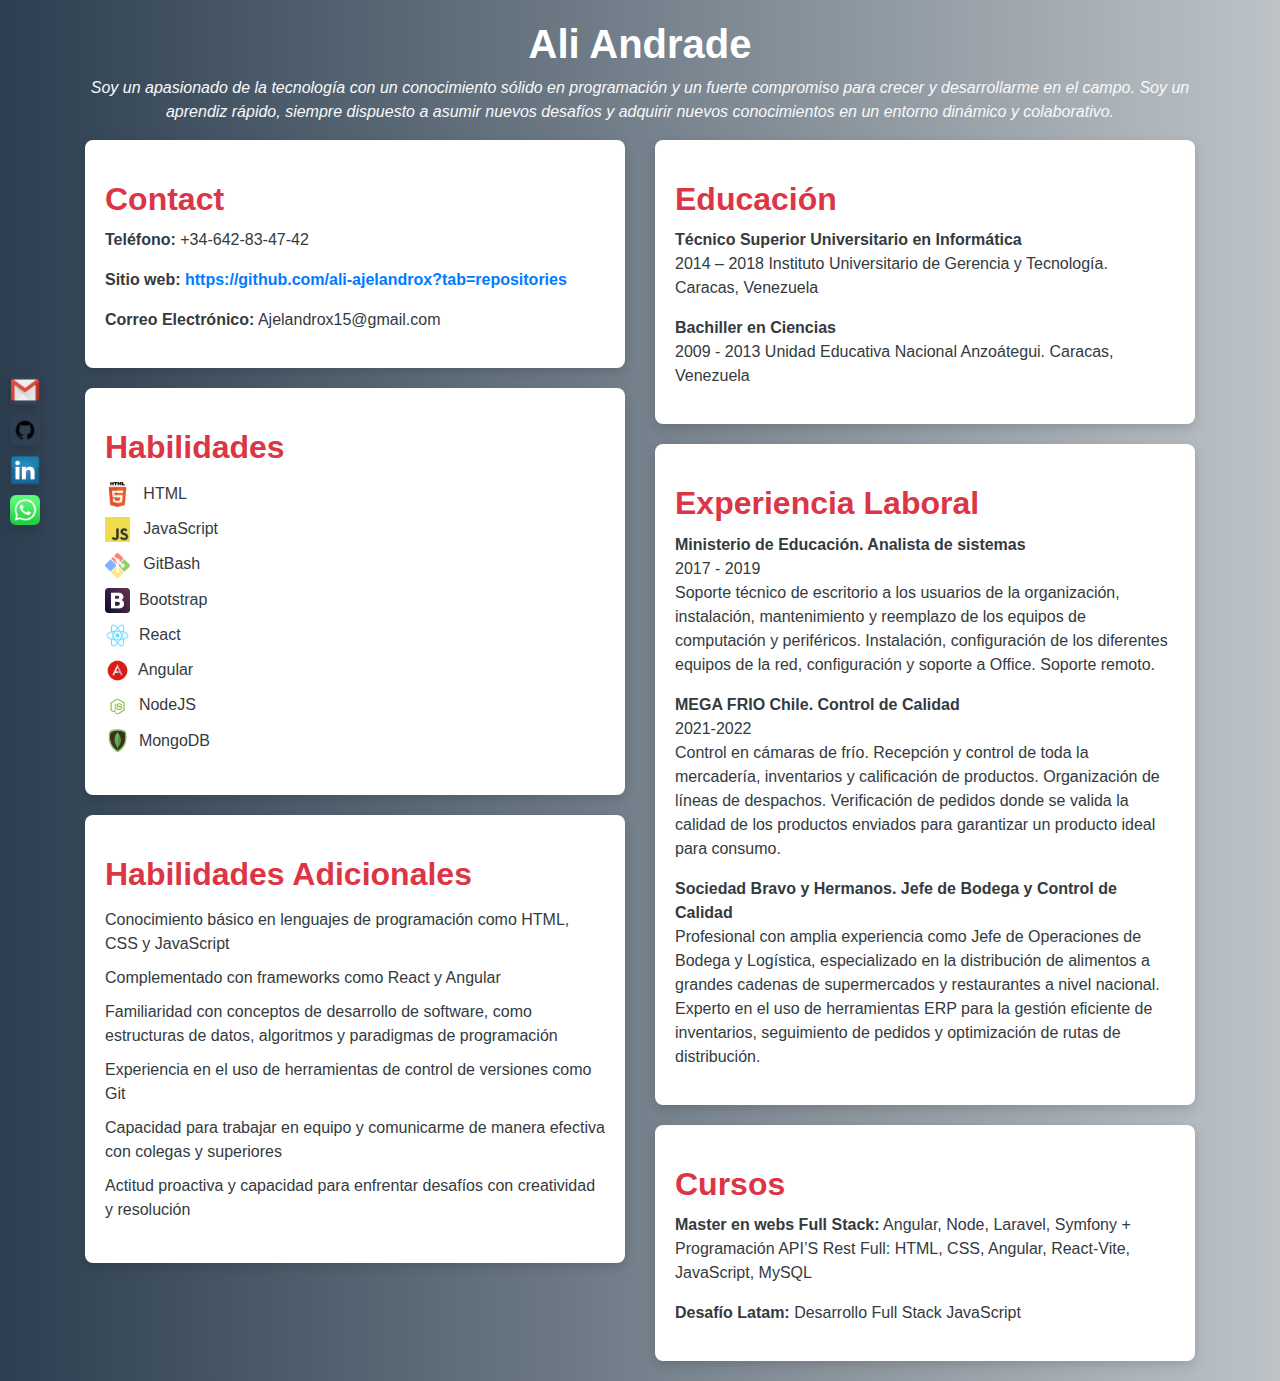
==== src/routes/cv.html @ a7977fbe "actualizado 29/06/2024" ====
<!DOCTYPE html>
<html lang="es">
<head>
    <meta charset="UTF-8">
    <meta name="viewport" content="width=device-width, initial-scale=1.0">
    <title>Perfil de Ali Andrade</title>
    <link href="https://stackpath.bootstrapcdn.com/bootstrap/4.5.2/css/bootstrap.min.css" rel="stylesheet">
    <link rel="stylesheet" href="/src/style/cv.css">
</head>
<body>
    <div class="container">
        <div class="profile-header">
            <h1>Ali Andrade</h1>
            <p>Soy un apasionado de la tecnología con un conocimiento sólido en programación y un fuerte compromiso para crecer y desarrollarme en el campo. Soy un aprendiz rápido, siempre dispuesto a asumir nuevos desafíos y adquirir nuevos conocimientos en un entorno dinámico y colaborativo.</p>
        </div>

        <div class="row">
            <div class="col-md-6">
                <div class="contact-info">
                    <h2 class="section-title">Contact</h2>
                    <p><strong>Teléfono:</strong> +34-642-83-47-42</p>
                    <p><strong>Sitio web:</strong> <a href="https://github.com/ali-ajelandrox?tab=repositories">https://github.com/ali-ajelandrox?tab=repositories</a></p>
                    <p><strong>Correo Electrónico:</strong> Ajelandrox15@gmail.com</p>
                </div>

                <div class="skills">
                    <h2 class="section-title">Habilidades</h2>
                    <ul>
                        <li><img src="/src/img/html5.png" alt=""> &nbsp; HTML</li>
                        <li><img src="/src/img/JavaScript-logo.png" alt=""> &nbsp; JavaScript</li>
                        <li> <img src="/src/img/gitbash.png" alt=""> &nbsp; GitBash</li>
                        <li><img src="/src/img/bootstrap-framework-logo-D45BDEC73C-seeklogo.com.png" alt="">&nbsp; Bootstrap</li>
                        <li><img src="/src/img/react.png" alt="">&nbsp; React</li>
                        <li><img src="/src/img/angular.png" alt="">&nbsp; Angular</li>
                        <li><img src="/src/img/nodejs.png" alt="">&nbsp; NodeJS</li>
                        <li><img src="/src/img/mongodb.png" alt="">&nbsp; MongoDB</li>
                    </ul>
                </div>

                <div class="skills-extended">
                    <h2 class="section-title">Habilidades Adicionales</h2>
                    <ul>
                        <li>Conocimiento básico en lenguajes de programación como HTML, CSS y JavaScript</li>
                        <li>Complementado con frameworks como React y Angular</li>
                        <li>Familiaridad con conceptos de desarrollo de software, como estructuras de datos, algoritmos y paradigmas de programación</li>
                        <li>Experiencia en el uso de herramientas de control de versiones como Git</li>
                        <li>Capacidad para trabajar en equipo y comunicarme de manera efectiva con colegas y superiores</li>
                        <li>Actitud proactiva y capacidad para enfrentar desafíos con creatividad y resolución</li>
                    </ul>
                </div>
            </div>

            <div class="col-md-6">
                <div class="education">
                    <h2 class="section-title">Educación</h2>
                    <p><strong>Técnico Superior Universitario en Informática</strong><br>
                    2014 – 2018 Instituto Universitario de Gerencia y Tecnología. Caracas, Venezuela</p>
                    <p><strong>Bachiller en Ciencias</strong><br>
                    2009 - 2013 Unidad Educativa Nacional Anzoátegui. Caracas, Venezuela</p>
                </div>

                <div class="experience">
                    <h2 class="section-title">Experiencia Laboral</h2>
                    <p><strong>Ministerio de Educación. Analista de sistemas</strong><br>
                    2017 - 2019<br>
                    Soporte técnico de escritorio a los usuarios de la organización, instalación, mantenimiento y reemplazo de los equipos de computación y periféricos. Instalación, configuración de los diferentes equipos de la red, configuración y soporte a Office. Soporte remoto.</p>
                    
                    <p><strong>MEGA FRIO Chile. Control de Calidad</strong><br>
                    2021-2022<br>
                    Control en cámaras de frío. Recepción y control de toda la mercadería, inventarios y calificación de productos. Organización de líneas de despachos. Verificación de pedidos donde se valida la calidad de los productos enviados para garantizar un producto ideal para consumo.</p>
                    
                    <p><strong>Sociedad Bravo y Hermanos. Jefe de Bodega y Control de Calidad</strong><br>
                    Profesional con amplia experiencia como Jefe de Operaciones de Bodega y Logística, especializado en la distribución de alimentos a grandes cadenas de supermercados y restaurantes a nivel nacional. Experto en el uso de herramientas ERP para la gestión eficiente de inventarios, seguimiento de pedidos y optimización de rutas de distribución.</p>
                </div>

                <div class="courses">
                    <h2 class="section-title">Cursos</h2>
                    <p><strong>Master en webs Full Stack:</strong> Angular, Node, Laravel, Symfony + Programación API’S Rest Full: HTML, CSS, Angular, React-Vite, JavaScript, MySQL</p>
                    <p><strong>Desafío Latam:</strong> Desarrollo Full Stack JavaScript</p>
                </div>
            </div>
        </div>
    </div>

    <div class="aside">
        <a href="mailto:Ajelandrox15@gmail.com">
            <img class="img-button1" src="/src/img/gmail.png" alt="Gmail">
        </a>
        <a href="https://github.com/ali-ajelandrox?tab=repositories">
            <img class="img-button2" src="/src/img/github.png" alt="GitHub">
        </a>
        <a href="https://linkedin.com/in/ali-andrade-godoy-3487a818a">
            <img class="img-button3" src="/src/img/linkedin.png" alt="LinkedIn">
        </a>
        <a href="https://wa.me/+34642834742">
            <img class="img-button4" src="/src/img/watsapp.png" alt="WhatsApp">
        </a>
    </div>
    
    <script src="https://code.jquery.com/jquery-3.5.1.slim.min.js"></script>
    <script src="https://cdn.jsdelivr.net/npm/@popperjs/core@2.5.3/dist/umd/popper.min.js"></script>
    <script src="https://stackpath.bootstrapcdn.com/bootstrap/4.5.2/js/bootstrap.min.js"></script>
</body>
</html>
---- src/style/cv.css ----
body {
    font-family: 'Arial', sans-serif;
    background: #bdc3c7;  /* Fondo con gradiente */
    background: -webkit-linear-gradient(to right, #2c3e50, #bdc3c7);  /* Chrome 10-25, Safari 5.1-6 */
    background: linear-gradient(to right, #2c3e50, #bdc3c7);  /* Estilo de gradiente */
    color: #343a40;
    margin: 0;
    padding: 0;
}
.profile-header {
    text-align: center;
    margin-top: 20px;
    animation: fadeIn 2s;
}
.section-title {
    margin-top: 20px;
    margin-bottom: 10px;
    color: #dc3545; /* Blanco para títulos */
    font-weight: bold;
    animation: fadeIn 2s;
}
.contact-info, .education, .experience, .skills, .courses, .skills-extended {
    margin-bottom: 20px;
    background-color: #ffffff; /* Fondo blanco */
    padding: 20px;
    border-radius: 8px;
    box-shadow: 0 4px 12px rgba(0, 0, 0, 0.15); /* Sombra suave */
    animation: fadeInUp 1s;
}
ul {
    list-style-type: none;
    padding: 0;
}
ul li {
    padding: 5px 0;
}
a {
    color: #007bff; /* Azul para enlaces */
    text-decoration: none;
    font-weight: bold;
    transition: color 0.3s, transform 0.3s;
}
a:hover {
    color: #0056b3; /* Azul más oscuro al pasar el ratón */
    transform: scale(1.1);
}
@keyframes fadeIn {
    from { opacity: 0; }
    to { opacity: 1; }
}
@keyframes fadeInUp {
    from {
        opacity: 0;
        transform: translateY(20px);
    }
    to {
        opacity: 1;
        transform: translateY(0);
    }
}
@keyframes slideInLeft {
    from {
        opacity: 0;
        transform: translateX(-100%);
    }
    to {
        opacity: 1;
        transform: translateX(0);
    }
}
.profile-header h1 {
    animation: slideInLeft 1.5s;
    color: #ffffff; /* Blanco para el nombre */
    font-weight: bold;
}
.profile-header p {
    color: #f8f9fa; /* Gris claro para el texto */
    font-style: italic;
}
img{
    width: 25px;
    height: 25px;

}
.aside {
    position: fixed;
    left: 10px;
    top: 50%;
    transform: translateY(-50%);
    display: flex;
    flex-direction: column;
    gap: 10px;
    z-index: 1000; /* Asegura que esté sobre el contenido */
}
.aside a img {
    width: 30px;
    height: 30px;
    transition: transform 0.3s;
    box-shadow: 0 4px 12px rgba(0, 0, 0, 0.15); /* Sombra */
}
.aside a img:hover {
    transform: scale(1.2);
}
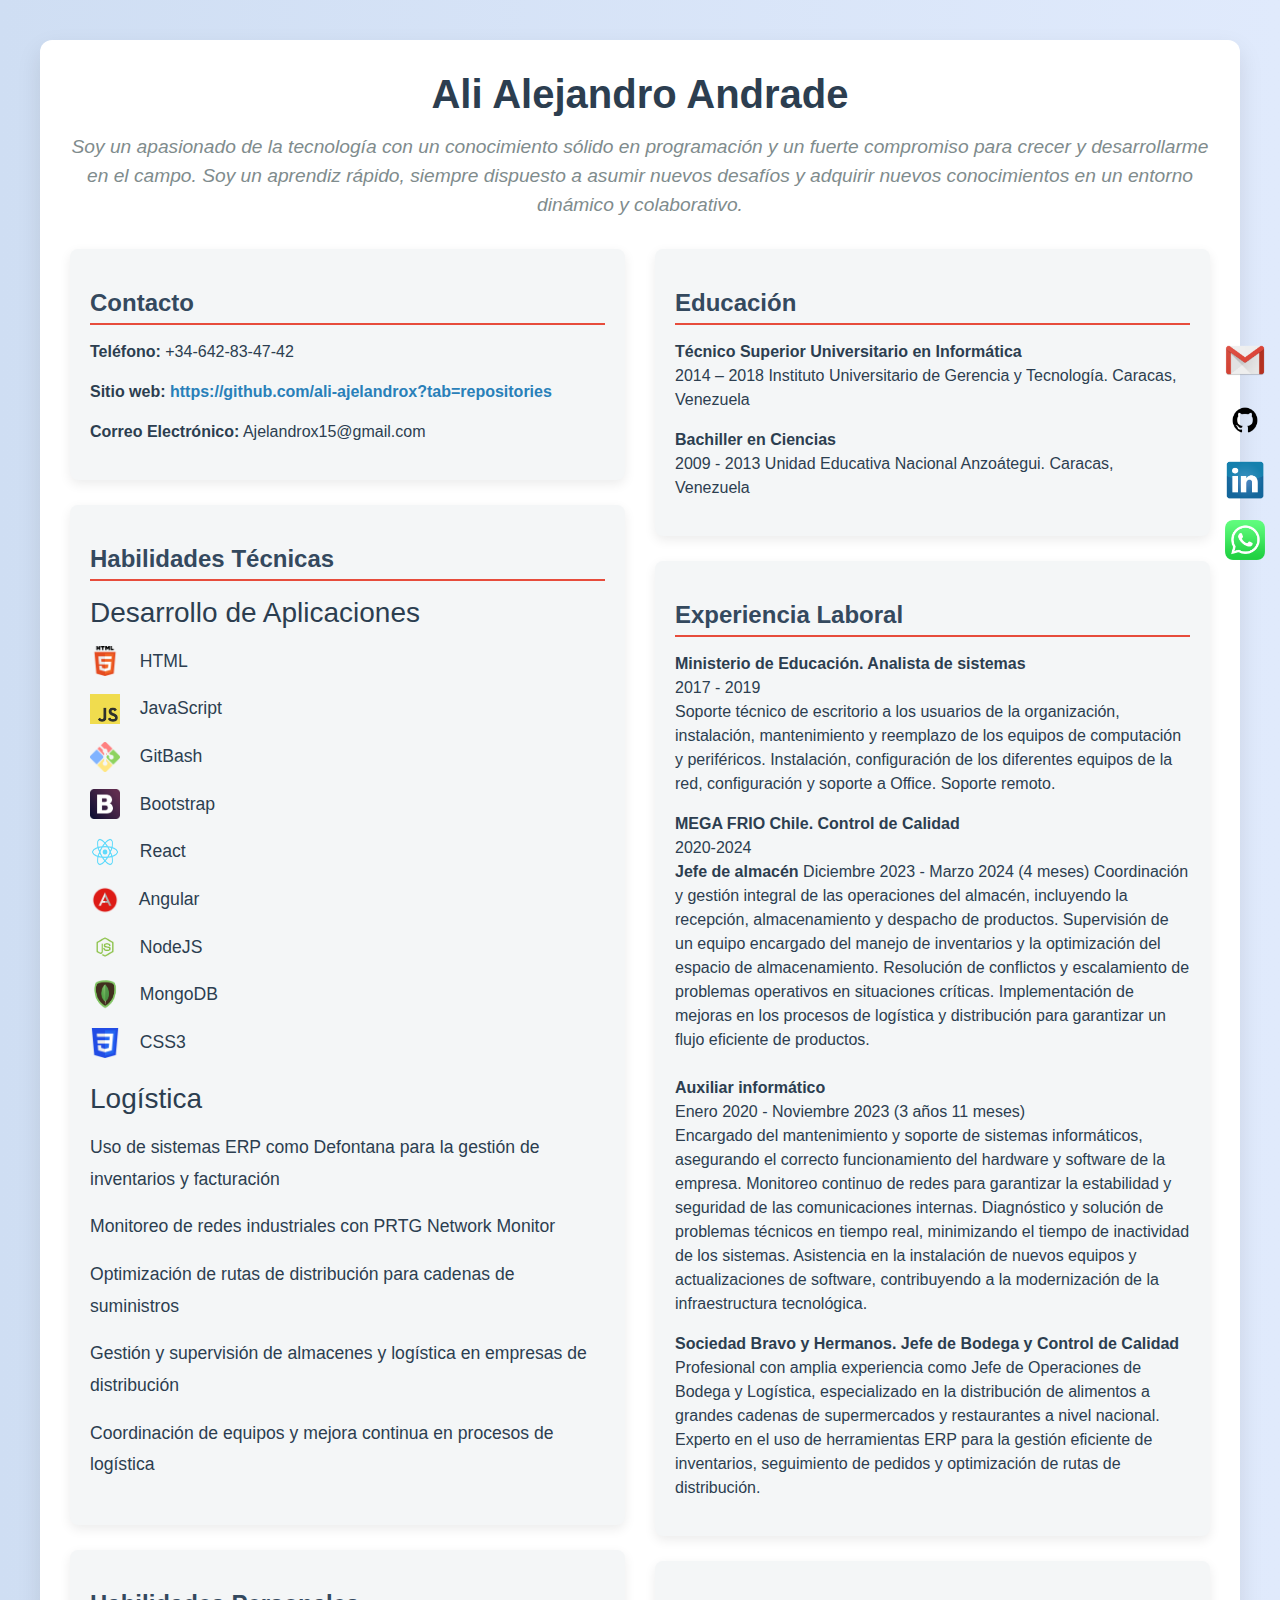
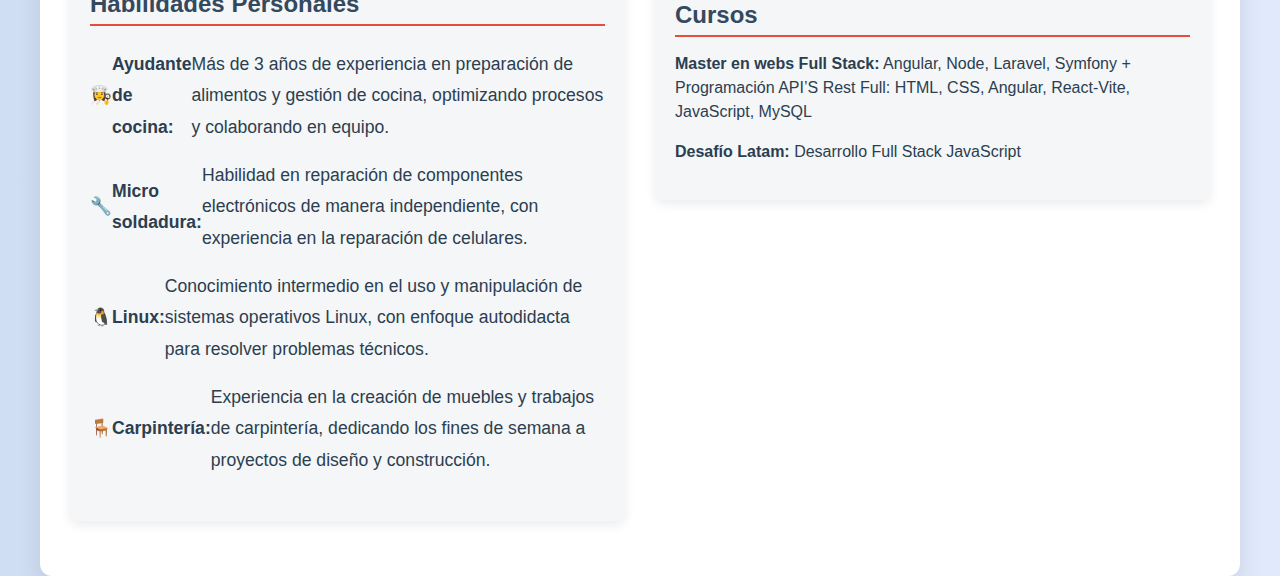
==== commit 6a191a4e: "nuevo" ====
--- a/src/routes/cv.html
+++ b/src/routes/cv.html
@@ -1,51 +1,66 @@
 <!DOCTYPE html>
 <html lang="es">
+
 <head>
     <meta charset="UTF-8">
     <meta name="viewport" content="width=device-width, initial-scale=1.0">
-    <title>Perfil de Ali Andrade</title>
+    <title>Perfil de Ali Alejandro Andrade</title>
     <link href="https://stackpath.bootstrapcdn.com/bootstrap/4.5.2/css/bootstrap.min.css" rel="stylesheet">
     <link rel="stylesheet" href="/src/style/cv.css">
 </head>
+
 <body>
     <div class="container">
         <div class="profile-header">
-            <h1>Ali Andrade</h1>
-            <p>Soy un apasionado de la tecnología con un conocimiento sólido en programación y un fuerte compromiso para crecer y desarrollarme en el campo. Soy un aprendiz rápido, siempre dispuesto a asumir nuevos desafíos y adquirir nuevos conocimientos en un entorno dinámico y colaborativo.</p>
+            <h1>Ali Alejandro Andrade</h1>
+            <p>Soy un apasionado de la tecnología con un conocimiento sólido en programación y un fuerte compromiso para
+                crecer y desarrollarme en el campo. Soy un aprendiz rápido, siempre dispuesto a asumir nuevos desafíos y
+                adquirir nuevos conocimientos en un entorno dinámico y colaborativo.</p>
         </div>
 
         <div class="row">
             <div class="col-md-6">
                 <div class="contact-info">
-                    <h2 class="section-title">Contact</h2>
+                    <h2 class="section-title">Contacto</h2>
                     <p><strong>Teléfono:</strong> +34-642-83-47-42</p>
-                    <p><strong>Sitio web:</strong> <a href="https://github.com/ali-ajelandrox?tab=repositories">https://github.com/ali-ajelandrox?tab=repositories</a></p>
+                    <p><strong>Sitio web:</strong> <a
+                            href="https://github.com/ali-ajelandrox?tab=repositories">https://github.com/ali-ajelandrox?tab=repositories</a>
+                    </p>
                     <p><strong>Correo Electrónico:</strong> Ajelandrox15@gmail.com</p>
                 </div>
 
                 <div class="skills">
-                    <h2 class="section-title">Habilidades</h2>
+                    <h2 class="section-title">Habilidades Técnicas</h2>
+                    <h3>Desarrollo de Aplicaciones</h3>
                     <ul>
                         <li><img src="/src/img/html5.png" alt=""> &nbsp; HTML</li>
                         <li><img src="/src/img/JavaScript-logo.png" alt=""> &nbsp; JavaScript</li>
-                        <li> <img src="/src/img/gitbash.png" alt=""> &nbsp; GitBash</li>
+                        <li><img src="/src/img/gitbash.png" alt=""> &nbsp; GitBash</li>
                         <li><img src="/src/img/bootstrap-framework-logo-D45BDEC73C-seeklogo.com.png" alt="">&nbsp; Bootstrap</li>
                         <li><img src="/src/img/react.png" alt="">&nbsp; React</li>
                         <li><img src="/src/img/angular.png" alt="">&nbsp; Angular</li>
                         <li><img src="/src/img/nodejs.png" alt="">&nbsp; NodeJS</li>
                         <li><img src="/src/img/mongodb.png" alt="">&nbsp; MongoDB</li>
+                        <li><img src="/src/img/css.png" alt="">&nbsp; CSS3</li>
+                    </ul>
+                    
+                    <h3>Logística</h3>
+                    <ul>
+                        <li>Uso de sistemas ERP como Defontana para la gestión de inventarios y facturación</li>
+                        <li>Monitoreo de redes industriales con PRTG Network Monitor</li>
+                        <li>Optimización de rutas de distribución para cadenas de suministros</li>
+                        <li>Gestión y supervisión de almacenes y logística en empresas de distribución</li>
+                        <li>Coordinación de equipos y mejora continua en procesos de logística</li>
                     </ul>
                 </div>
-
+                
                 <div class="skills-extended">
-                    <h2 class="section-title">Habilidades Adicionales</h2>
+                    <h2 class="section-title">Habilidades Personales</h2>
                     <ul>
-                        <li>Conocimiento básico en lenguajes de programación como HTML, CSS y JavaScript</li>
-                        <li>Complementado con frameworks como React y Angular</li>
-                        <li>Familiaridad con conceptos de desarrollo de software, como estructuras de datos, algoritmos y paradigmas de programación</li>
-                        <li>Experiencia en el uso de herramientas de control de versiones como Git</li>
-                        <li>Capacidad para trabajar en equipo y comunicarme de manera efectiva con colegas y superiores</li>
-                        <li>Actitud proactiva y capacidad para enfrentar desafíos con creatividad y resolución</li>
+                        <li>👩‍🍳<strong>Ayudante de cocina:</strong> Más de 3 años de experiencia en preparación de alimentos y gestión de cocina, optimizando procesos y colaborando en equipo.</li>
+                        <li>🔧<strong>Micro soldadura:</strong> Habilidad en reparación de componentes electrónicos de manera independiente, con experiencia en la reparación de celulares.</li>
+                        <li>🐧<strong>Linux:</strong> Conocimiento intermedio en el uso y manipulación de sistemas operativos Linux, con enfoque autodidacta para resolver problemas técnicos.</li>
+                        <li>🪑<strong>Carpintería:</strong> Experiencia en la creación de muebles y trabajos de carpintería, dedicando los fines de semana a proyectos de diseño y construcción.</li>
                     </ul>
                 </div>
             </div>
@@ -54,28 +69,56 @@
                 <div class="education">
                     <h2 class="section-title">Educación</h2>
                     <p><strong>Técnico Superior Universitario en Informática</strong><br>
-                    2014 – 2018 Instituto Universitario de Gerencia y Tecnología. Caracas, Venezuela</p>
+                        2014 – 2018 Instituto Universitario de Gerencia y Tecnología. Caracas, Venezuela</p>
                     <p><strong>Bachiller en Ciencias</strong><br>
-                    2009 - 2013 Unidad Educativa Nacional Anzoátegui. Caracas, Venezuela</p>
+                        2009 - 2013 Unidad Educativa Nacional Anzoátegui. Caracas, Venezuela</p>
                 </div>
 
                 <div class="experience">
                     <h2 class="section-title">Experiencia Laboral</h2>
                     <p><strong>Ministerio de Educación. Analista de sistemas</strong><br>
-                    2017 - 2019<br>
-                    Soporte técnico de escritorio a los usuarios de la organización, instalación, mantenimiento y reemplazo de los equipos de computación y periféricos. Instalación, configuración de los diferentes equipos de la red, configuración y soporte a Office. Soporte remoto.</p>
-                    
+                        2017 - 2019<br>
+                        Soporte técnico de escritorio a los usuarios de la organización, instalación, mantenimiento y
+                        reemplazo de los equipos de computación y periféricos. Instalación, configuración de los
+                        diferentes equipos de la red, configuración y soporte a Office. Soporte remoto.</p>
+
                     <p><strong>MEGA FRIO Chile. Control de Calidad</strong><br>
-                    2021-2022<br>
-                    Control en cámaras de frío. Recepción y control de toda la mercadería, inventarios y calificación de productos. Organización de líneas de despachos. Verificación de pedidos donde se valida la calidad de los productos enviados para garantizar un producto ideal para consumo.</p>
-                    
+                        2020-2024<br>
+                        <strong>Jefe de almacén</strong>
+                        Diciembre 2023 - Marzo 2024 (4 meses)
+
+                        Coordinación y gestión integral de las operaciones del almacén, incluyendo la recepción,
+                        almacenamiento y despacho de productos.
+                        Supervisión de un equipo encargado del manejo de inventarios y la optimización del espacio de
+                        almacenamiento.
+                        Resolución de conflictos y escalamiento de problemas operativos en situaciones críticas.
+                        Implementación de mejoras en los procesos de logística y distribución para garantizar un flujo
+                        eficiente de productos.
+                        <br>
+                        
+                        <br><strong>Auxiliar informático</strong><br>
+                         Enero 2020 - Noviembre 2023 (3 años 11 meses) <br>
+
+                        Encargado del mantenimiento y soporte de sistemas informáticos, asegurando el correcto
+                        funcionamiento del hardware y software de la empresa.
+                        Monitoreo continuo de redes para garantizar la estabilidad y seguridad de las comunicaciones
+                        internas.
+                        Diagnóstico y solución de problemas técnicos en tiempo real, minimizando el tiempo de
+                        inactividad de los sistemas.
+                        Asistencia en la instalación de nuevos equipos y actualizaciones de software, contribuyendo a la
+                        modernización de la infraestructura tecnológica.</p>
+
                     <p><strong>Sociedad Bravo y Hermanos. Jefe de Bodega y Control de Calidad</strong><br>
-                    Profesional con amplia experiencia como Jefe de Operaciones de Bodega y Logística, especializado en la distribución de alimentos a grandes cadenas de supermercados y restaurantes a nivel nacional. Experto en el uso de herramientas ERP para la gestión eficiente de inventarios, seguimiento de pedidos y optimización de rutas de distribución.</p>
+                        Profesional con amplia experiencia como Jefe de Operaciones de Bodega y Logística, especializado
+                        en la distribución de alimentos a grandes cadenas de supermercados y restaurantes a nivel
+                        nacional. Experto en el uso de herramientas ERP para la gestión eficiente de inventarios,
+                        seguimiento de pedidos y optimización de rutas de distribución.</p>
                 </div>
 
                 <div class="courses">
                     <h2 class="section-title">Cursos</h2>
-                    <p><strong>Master en webs Full Stack:</strong> Angular, Node, Laravel, Symfony + Programación API’S Rest Full: HTML, CSS, Angular, React-Vite, JavaScript, MySQL</p>
+                    <p><strong>Master en webs Full Stack:</strong> Angular, Node, Laravel, Symfony + Programación API’S
+                        Rest Full: HTML, CSS, Angular, React-Vite, JavaScript, MySQL</p>
                     <p><strong>Desafío Latam:</strong> Desarrollo Full Stack JavaScript</p>
                 </div>
             </div>
@@ -83,22 +126,23 @@
     </div>
 
     <div class="aside">
-        <a href="mailto:Ajelandrox15@gmail.com">
+        <a href="mailto:Andradegali1503@gmail.com">
             <img class="img-button1" src="/src/img/gmail.png" alt="Gmail">
         </a>
         <a href="https://github.com/ali-ajelandrox?tab=repositories">
             <img class="img-button2" src="/src/img/github.png" alt="GitHub">
         </a>
-        <a href="https://linkedin.com/in/ali-andrade-godoy-3487a818a">
+        <a href="https://www.linkedin.com/in/alejandro-andrade-1a38a7331">
             <img class="img-button3" src="/src/img/linkedin.png" alt="LinkedIn">
         </a>
         <a href="https://wa.me/+34642834742">
             <img class="img-button4" src="/src/img/watsapp.png" alt="WhatsApp">
         </a>
     </div>
-    
+
     <script src="https://code.jquery.com/jquery-3.5.1.slim.min.js"></script>
     <script src="https://cdn.jsdelivr.net/npm/@popperjs/core@2.5.3/dist/umd/popper.min.js"></script>
     <script src="https://stackpath.bootstrapcdn.com/bootstrap/4.5.2/js/bootstrap.min.js"></script>
 </body>
+
 </html>
--- a/src/style/cv.css
+++ b/src/style/cv.css
@@ -1,53 +1,152 @@
 body {
-    font-family: 'Arial', sans-serif;
-    background: #bdc3c7;  /* Fondo con gradiente */
-    background: -webkit-linear-gradient(to right, #2c3e50, #bdc3c7);  /* Chrome 10-25, Safari 5.1-6 */
-    background: linear-gradient(to right, #2c3e50, #bdc3c7);  /* Estilo de gradiente */
-    color: #343a40;
+    font-family: 'Roboto', sans-serif;  /* Tipografía más profesional */
+    background: #e0eafc;  /* Fondo con gradiente sutil */
+    background: -webkit-linear-gradient(to right, #cfdef3, #e0eafc);  
+    background: linear-gradient(to right, #cfdef3, #e0eafc);  
+    color: #2c3e50;
     margin: 0;
     padding: 0;
 }
+
+.container {
+    margin-top: 40px;
+    max-width: 1200px;
+    background-color: #ffffff;
+    border-radius: 12px;
+    padding: 30px;
+    box-shadow: 0 10px 25px rgba(0, 0, 0, 0.1);  /* Sombra más suave y atractiva */
+}
+
 .profile-header {
     text-align: center;
-    margin-top: 20px;
-    animation: fadeIn 2s;
+    margin-bottom: 30px;
 }
+
+.profile-header h1 {
+    color: #2c3e50;
+    font-weight: 700;
+    font-size: 2.5em;
+}
+
+.profile-header p {
+    color: #7f8c8d;
+    font-style: italic;
+    font-size: 1.2em;
+    margin-top: 15px;
+    line-height: 1.5;
+}
+
 .section-title {
     margin-top: 20px;
-    margin-bottom: 10px;
-    color: #dc3545; /* Blanco para títulos */
-    font-weight: bold;
-    animation: fadeIn 2s;
+    margin-bottom: 15px;
+    color: #34495e;
+    font-weight: 600;
+    border-bottom: 2px solid #e74c3c; /* Línea decorativa para títulos */
+    padding-bottom: 5px;
+    font-size: 1.5em;
 }
+
 .contact-info, .education, .experience, .skills, .courses, .skills-extended {
-    margin-bottom: 20px;
-    background-color: #ffffff; /* Fondo blanco */
+    margin-bottom: 25px;
+    background-color: #f4f6f7;
     padding: 20px;
     border-radius: 8px;
-    box-shadow: 0 4px 12px rgba(0, 0, 0, 0.15); /* Sombra suave */
-    animation: fadeInUp 1s;
+    box-shadow: 0 4px 12px rgba(0, 0, 0, 0.08);
 }
+
 ul {
     list-style-type: none;
     padding: 0;
+    line-height: 1.8;
 }
+
 ul li {
-    padding: 5px 0;
+    padding: 8px 0;
+    font-size: 1.1em;
+    display: flex;
+    align-items: center;
 }
+
+ul li img {
+    width: 30px;
+    height: 30px;
+    margin-right: 10px;
+}
+
 a {
-    color: #007bff; /* Azul para enlaces */
+    color: #2980b9;
     text-decoration: none;
-    font-weight: bold;
+    font-weight: 600;
     transition: color 0.3s, transform 0.3s;
 }
+
+
+.skills-extended {
+    margin-bottom: 25px;
+    background-color: #f4f6f7;  /* Fondo sutil */
+    padding: 20px;
+    border-radius: 8px;
+    box-shadow: 0 4px 12px rgba(0, 0, 0, 0.08);
+}
+
+.skills-extended h3 {
+    font-weight: 600;
+    color: #34495e;  /* Color del título */
+    margin-bottom: 15px; 
+    font-size: 1.5em;  /* Tamaño de fuente */
+}
+
+.skills-extended ul {
+    list-style-type: none;  /* Sin viñetas */
+    padding: 0;
+    line-height: 1.8;  /* Espaciado entre líneas */
+}
+
+.skills-extended ul li {
+    padding: 8px 0;  /* Espaciado en cada elemento de la lista */
+    font-size: 1.1em;  /* Tamaño de fuente */
+    display: flex;  /* Flex para alineación */
+    align-items: center;  /* Centrando verticalmente */
+}
+
+.skills-extended ul li img {
+    width: 30px;  /* Tamaño de los iconos */
+    height: 30px;  /* Tamaño de los iconos */
+    margin-right: 10px;  /* Espaciado a la derecha */
+}
 a:hover {
-    color: #0056b3; /* Azul más oscuro al pasar el ratón */
-    transform: scale(1.1);
+    color: #21618c;
+    transform: scale(1.05);
 }
+
+.aside {
+    position: fixed;
+    right: 15px;
+    top: 50%;
+    transform: translateY(-50%);
+    display: flex;
+    flex-direction: column;
+}
+
+.aside a {
+    margin: 10px 0;
+}
+
+.aside img {
+    width: 40px;
+    height: 40px;
+    transition: transform 0.3s;
+}
+
+.aside img:hover {
+    transform: scale(1.1);  /* Efecto al pasar sobre los iconos */
+}
+
 @keyframes fadeIn {
     from { opacity: 0; }
     to { opacity: 1; }
 }
+
 @keyframes fadeInUp {
     from {
         opacity: 0;
@@ -58,6 +157,7 @@
         transform: translateY(0);
     }
 }
+
 @keyframes slideInLeft {
     from {
         opacity: 0;
@@ -68,36 +168,13 @@
         transform: translateX(0);
     }
 }
+
+/* Añadido de transición suave para la entrada del nombre */
 .profile-header h1 {
     animation: slideInLeft 1.5s;
-    color: #ffffff; /* Blanco para el nombre */
+    color: #2c3e50;
     font-weight: bold;
 }
-.profile-header p {
-    color: #f8f9fa; /* Gris claro para el texto */
-    font-style: italic;
-}
-img{
-    width: 25px;
-    height: 25px;
 
-}
-.aside {
-    position: fixed;
-    left: 10px;
-    top: 50%;
-    transform: translateY(-50%);
-    display: flex;
-    flex-direction: column;
-    gap: 10px;
-    z-index: 1000; /* Asegura que esté sobre el contenido */
-}
-.aside a img {
-    width: 30px;
-    height: 30px;
-    transition: transform 0.3s;
-    box-shadow: 0 4px 12px rgba(0, 0, 0, 0.15); /* Sombra */
-}
-.aside a img:hover {
-    transform: scale(1.2);
-}+/* Opcional: Añadir tipografía Google Fonts */
+@import url('https://fonts.googleapis.com/css2?family=Roboto:wght@400;500;700&display=swap');
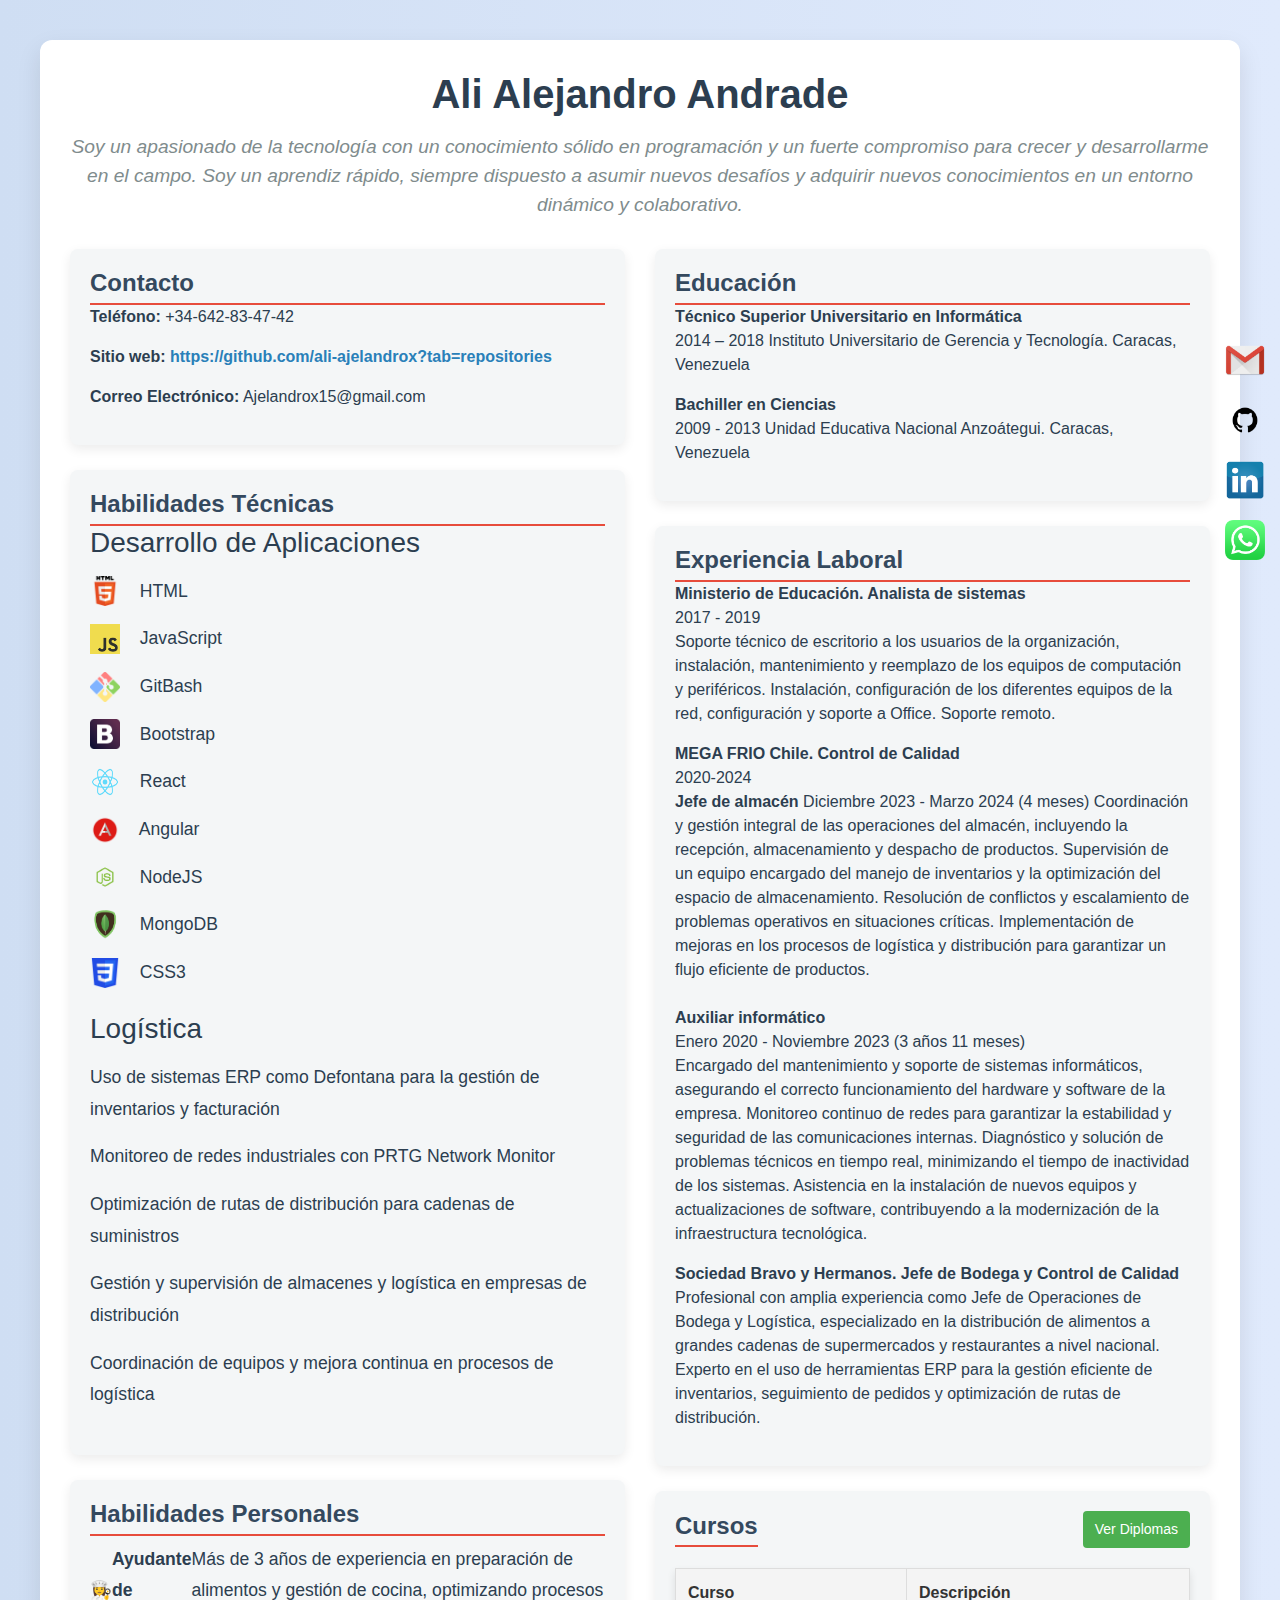
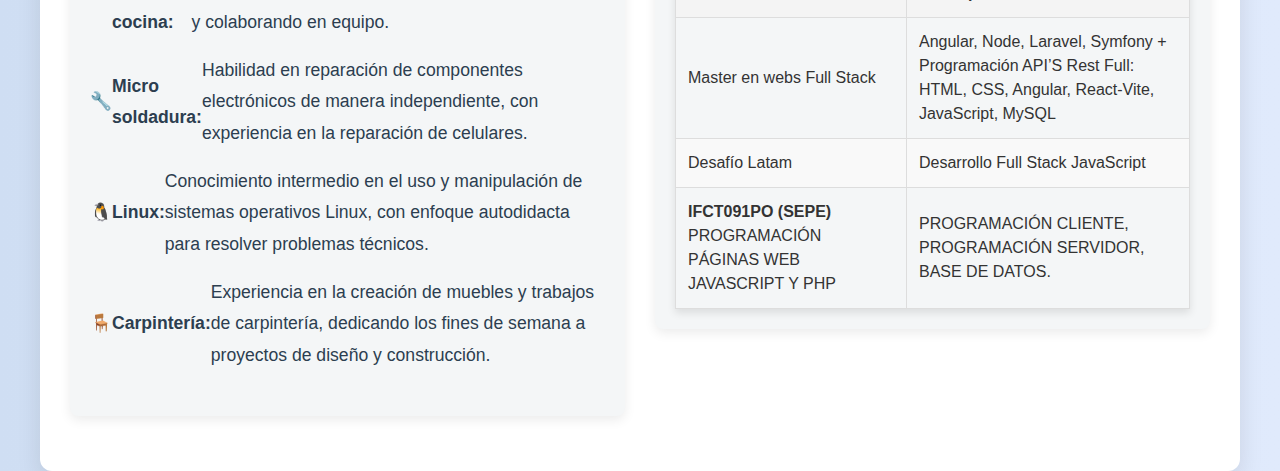
==== commit 02d38627: "actualizacion de cv" ====
--- a/src/routes/cv.html
+++ b/src/routes/cv.html
@@ -116,11 +116,66 @@
                 </div>
 
                 <div class="courses">
-                    <h2 class="section-title">Cursos</h2>
-                    <p><strong>Master en webs Full Stack:</strong> Angular, Node, Laravel, Symfony + Programación API’S
-                        Rest Full: HTML, CSS, Angular, React-Vite, JavaScript, MySQL</p>
-                    <p><strong>Desafío Latam:</strong> Desarrollo Full Stack JavaScript</p>
-                </div>
+                    <div class="courses-header">
+                        <h2 class="section-title">Cursos</h2>
+                        <button class="view-certificates-btn" onclick="openModal()">Ver Diplomas</button>
+                    </div>
+                    <table class="courses-table">
+                        <thead>
+                            <tr>
+                                <th>Curso</th>
+                                <th>Descripción</th>
+                            </tr>
+                        </thead>
+                        <tbody>
+                            <tr>
+                                <td>Master en webs Full Stack</td>
+                                <td>Angular, Node, Laravel, Symfony + Programación API’S Rest Full: HTML, CSS, Angular, React-Vite, JavaScript, MySQL</td>
+                            </tr>
+                            <tr>
+                                <td>Desafío Latam</td>
+                                <td>Desarrollo Full Stack JavaScript</td>
+                            </tr>
+                            <tr>
+                                <td>  <strong>IFCT091PO (SEPE) </strong>  PROGRAMACIÓN PÁGINAS WEB JAVASCRIPT Y PHP</td>
+                                <td> PROGRAMACIÓN CLIENTE,
+                                     PROGRAMACIÓN SERVIDOR,
+                                     BASE DE DATOS. </td>
+                            </tr>
+                        </tbody>
+                    </table>
+                </div>
+                
+                <!-- Modal para mostrar la galería de diplomas -->
+                <div id="modal" class="modal">
+                    <div class="modal-content">
+                        <span class="close" onclick="closeModal()">&times;</span>
+                        <h2>Galería de Diplomas</h2>
+                        <div class="gallery">
+                            <!-- Cada imagen se vincula a un archivo (PDF o imagen) -->
+                            <img src="/src/PDF/iweb.png" alt="Diploma 1" onclick="openFile('/src/PDF/iweb.png')">
+                            <img src="/src/PDF/css.png" alt="Diploma 2" onclick="openFile('/src/PDF/css.png')">
+                            <img src="/src/PDF/js.png" alt="Diploma 3" onclick="openFile('/src/PDF/js.png')">
+                            <img src="/src/PDF/react.png" alt="Diploma 4" onclick="openFile('/src/PDF/react.png')">
+                            <img src="/src/PDF/diplomasepe1.png" alt="Diploma 4" onclick="openFile('/src/PDF/Diploma-ALI_ALEJANDRO_ANDRADE_GODOY.pdf')">
+                            <!-- Añadir más imágenes aquí -->
+                        </div>
+                    </div>
+                </div>
+                
+                <!-- Modal para ver el PDF o la imagen -->
+                <div id="fileModal" class="modal">
+                    <div class="modal-content">
+                        <span class="close" onclick="closeFileModal()">&times;</span>
+                        <!-- Contenedor para PDF -->
+                        <embed id="pdfViewer" type="application/pdf" width="100%" height="600px" style="display: none;">
+                        <!-- Contenedor para Imagen -->
+                        <img id="imageViewer" src="" alt="Visualización de Diploma" style="display: none; max-width: 100%; max-height: 600px;">
+                    </div>
+                </div>
+                
+                
+                
             </div>
         </div>
     </div>
@@ -139,7 +194,7 @@
             <img class="img-button4" src="/src/img/watsapp.png" alt="WhatsApp">
         </a>
     </div>
-
+    <script src="/scripts/modal.js"></script>
     <script src="https://code.jquery.com/jquery-3.5.1.slim.min.js"></script>
     <script src="https://cdn.jsdelivr.net/npm/@popperjs/core@2.5.3/dist/umd/popper.min.js"></script>
     <script src="https://stackpath.bootstrapcdn.com/bootstrap/4.5.2/js/bootstrap.min.js"></script>
--- a/src/style/cv.css
+++ b/src/style/cv.css
@@ -178,3 +178,156 @@
 
 /* Opcional: Añadir tipografía Google Fonts */
 @import url('https://fonts.googleapis.com/css2?family=Roboto:wght@400;500;700&display=swap');
+
+
+.view-certificates-btn {
+    padding: 8px 12px;
+    font-size: 14px;
+    background-color: #4CAF50;
+    color: white;
+    border: none;
+    border-radius: 4px;
+    cursor: pointer;
+    transition: background-color 0.3s ease;
+}
+
+.view-certificates-btn:hover {
+    background-color: #45a049;
+}
+
+
+
+/* Estilos del contenedor de cursos */
+.courses {
+    max-width: 600px;
+    margin: 0 auto;
+    font-family: Arial, sans-serif;
+    color: #333;
+}
+
+.courses-header {
+    display: flex;
+    justify-content: space-between;
+    align-items: center;
+    margin-bottom: 20px;
+}
+
+.section-title {
+    margin: 0;
+}
+
+.view-certificates-btn {
+    padding: 8px 12px;
+    font-size: 14px;
+    background-color: #4CAF50;
+    color: white;
+    border: none;
+    border-radius: 4px;
+    cursor: pointer;
+    transition: background-color 0.3s ease;
+}
+
+.view-certificates-btn:hover {
+    background-color: #45a049;
+}
+
+.courses-table {
+    width: 100%;
+    border-collapse: collapse;
+    margin: 0 auto;
+    box-shadow: 0 4px 8px rgba(0, 0, 0, 0.1);
+}
+
+.courses-table th,
+.courses-table td {
+    padding: 12px;
+    border: 1px solid #ddd;
+    text-align: left;
+}
+
+.courses-table th {
+    background-color: #f4f4f4;
+    font-weight: bold;
+}
+
+.courses-table tr:nth-child(even) {
+    background-color: #f9f9f9;
+}
+
+/* Estilos del modal */
+.modal {
+    display: none;
+    position: fixed;
+    z-index: 1000;
+    left: 0;
+    top: 0;
+    width: 100%;
+    height: 100%;
+    background-color: rgba(0, 0, 0, 0.6); /* Fondo negro con 60% de opacidad */
+    overflow: auto;
+}
+
+/* Contenido del modal */
+.modal-content {
+    position: relative;
+    margin: 5% auto;
+    padding: 20px;
+    max-width: 80%;
+    background-color: rgba(249, 249, 249, 0.349); /* Fondo blanco con transparencia */
+    border-radius: 8px;
+    box-shadow: 0 4px 10px rgba(0, 0, 0, 0.3);
+}
+.close {
+    position: absolute;
+    top: 10px;
+    right: 15px;
+    font-size: 24px;
+    cursor: pointer;
+}
+
+/* Galería de diplomas */
+.gallery {
+    display: grid;
+    grid-template-columns: repeat(auto-fit, minmax(150px, 1fr));
+    gap: 15px;
+    margin-top: 20px;
+}
+
+.gallery img {
+    width: 100%;
+    border-radius: 4px;
+    box-shadow: 0 4px 6px rgba(0, 0, 0, 0.2);
+    transition: transform 0.3s ease;
+}
+
+.gallery img:hover {
+    transform: scale(1.05);
+}
+
+/* Estilos del modal para PDFs o imágenes */
+#fileModal .modal-content {
+    max-width: 90%;
+    height: 90%;
+    padding: 0;
+    display: flex;
+    align-items: center;
+    justify-content: center;
+}
+
+/* Ajustes del visor PDF */
+#pdfViewer {
+    width: 100%;
+    height: 100%;
+    display: none;
+}
+
+/* Ajustes del visor de imagen */
+#imageViewer {
+    display: none;
+    max-width: 100%;
+    max-height: 90vh; /* Limita la altura máxima para evitar desbordes */
+    object-fit: contain; /* Ajusta la imagen sin distorsionarla */
+    border-radius: 8px; /* Bordes redondeados para un mejor diseño */
+    box-shadow: 0 4px 10px rgba(0, 0, 0, 0.3); /* Sombra para destacar */
+}
+
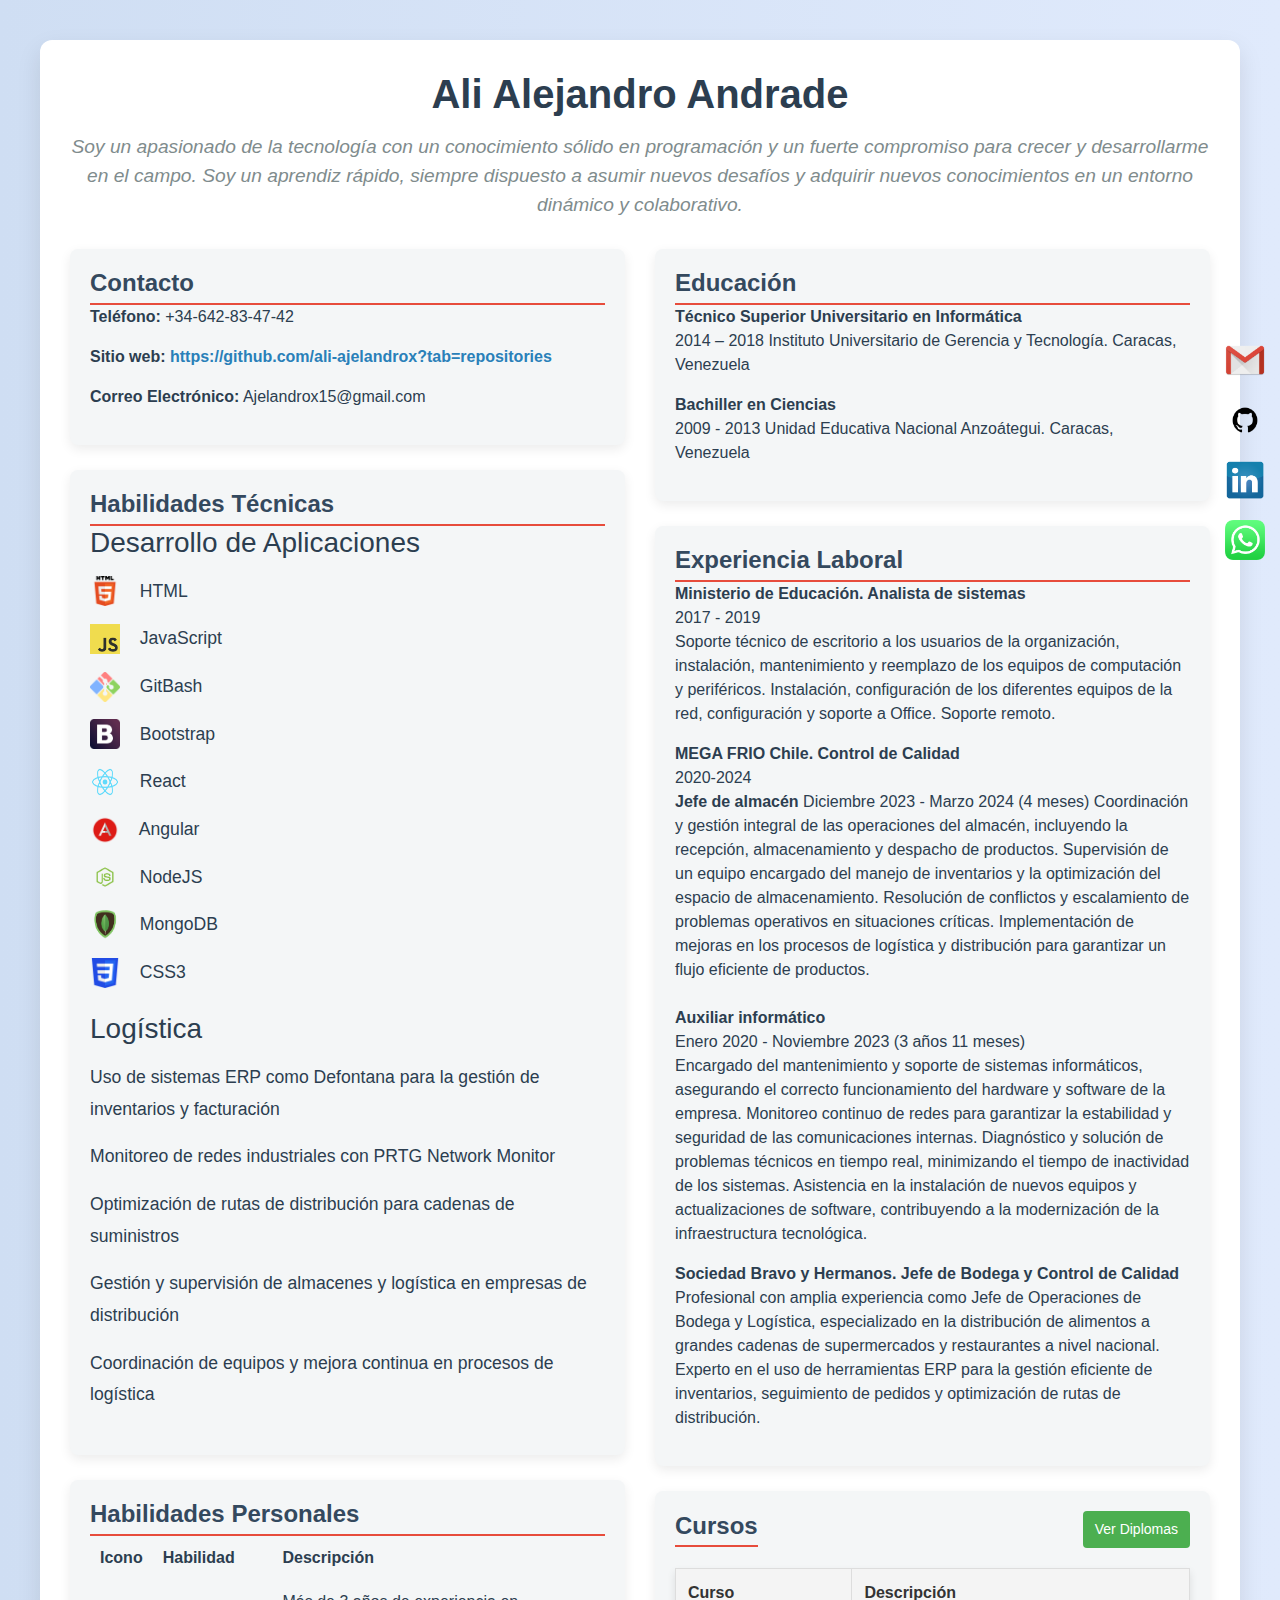
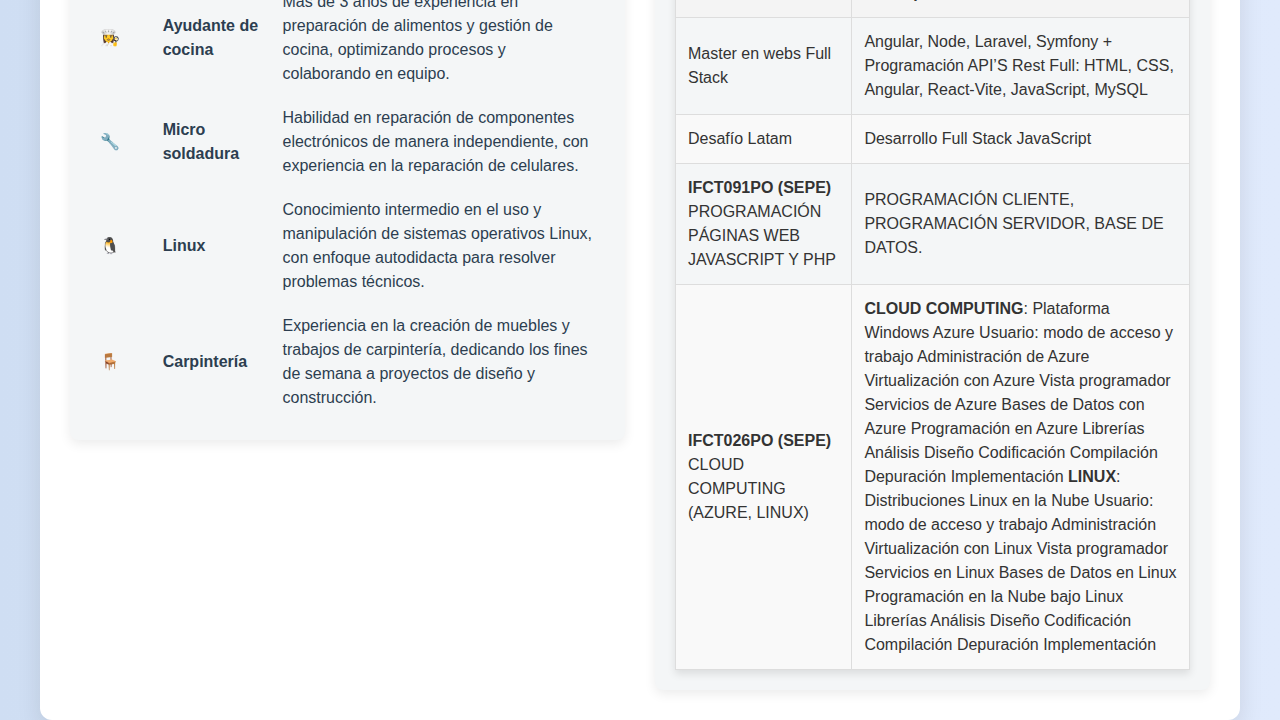
==== commit 8612d987: "Actualización de GitHub Pages" ====
--- a/src/routes/cv.html
+++ b/src/routes/cv.html
@@ -36,14 +36,15 @@
                         <li><img src="/src/img/html5.png" alt=""> &nbsp; HTML</li>
                         <li><img src="/src/img/JavaScript-logo.png" alt=""> &nbsp; JavaScript</li>
                         <li><img src="/src/img/gitbash.png" alt=""> &nbsp; GitBash</li>
-                        <li><img src="/src/img/bootstrap-framework-logo-D45BDEC73C-seeklogo.com.png" alt="">&nbsp; Bootstrap</li>
+                        <li><img src="/src/img/bootstrap-framework-logo-D45BDEC73C-seeklogo.com.png" alt="">&nbsp;
+                            Bootstrap</li>
                         <li><img src="/src/img/react.png" alt="">&nbsp; React</li>
                         <li><img src="/src/img/angular.png" alt="">&nbsp; Angular</li>
                         <li><img src="/src/img/nodejs.png" alt="">&nbsp; NodeJS</li>
                         <li><img src="/src/img/mongodb.png" alt="">&nbsp; MongoDB</li>
                         <li><img src="/src/img/css.png" alt="">&nbsp; CSS3</li>
                     </ul>
-                    
+
                     <h3>Logística</h3>
                     <ul>
                         <li>Uso de sistemas ERP como Defontana para la gestión de inventarios y facturación</li>
@@ -53,16 +54,46 @@
                         <li>Coordinación de equipos y mejora continua en procesos de logística</li>
                     </ul>
                 </div>
-                
+
                 <div class="skills-extended">
                     <h2 class="section-title">Habilidades Personales</h2>
-                    <ul>
-                        <li>👩‍🍳<strong>Ayudante de cocina:</strong> Más de 3 años de experiencia en preparación de alimentos y gestión de cocina, optimizando procesos y colaborando en equipo.</li>
-                        <li>🔧<strong>Micro soldadura:</strong> Habilidad en reparación de componentes electrónicos de manera independiente, con experiencia en la reparación de celulares.</li>
-                        <li>🐧<strong>Linux:</strong> Conocimiento intermedio en el uso y manipulación de sistemas operativos Linux, con enfoque autodidacta para resolver problemas técnicos.</li>
-                        <li>🪑<strong>Carpintería:</strong> Experiencia en la creación de muebles y trabajos de carpintería, dedicando los fines de semana a proyectos de diseño y construcción.</li>
-                    </ul>
-                </div>
+                    <table cellpadding="10" cellspacing="0" style="border-collapse: collapse; width: 100%;">
+                        <thead>
+                            <tr>
+                                <th style="text-align: left;">Icono</th>
+                                <th style="text-align: left;">Habilidad</th>
+                                <th style="text-align: left;">Descripción</th>
+                            </tr>
+                        </thead>
+                        <tbody>
+                            <tr>
+                                <td>👩‍🍳</td>
+                                <td><strong>Ayudante de cocina</strong></td>
+                                <td>Más de 3 años de experiencia en preparación de alimentos y gestión de cocina,
+                                    optimizando procesos y colaborando en equipo.</td>
+                            </tr>
+                            <tr>
+                                <td>🔧</td>
+                                <td><strong>Micro soldadura</strong></td>
+                                <td>Habilidad en reparación de componentes electrónicos de manera independiente, con
+                                    experiencia en la reparación de celulares.</td>
+                            </tr>
+                            <tr>
+                                <td>🐧</td>
+                                <td><strong>Linux</strong></td>
+                                <td>Conocimiento intermedio en el uso y manipulación de sistemas operativos Linux, con
+                                    enfoque autodidacta para resolver problemas técnicos.</td>
+                            </tr>
+                            <tr>
+                                <td>🪑</td>
+                                <td><strong>Carpintería</strong></td>
+                                <td>Experiencia en la creación de muebles y trabajos de carpintería, dedicando los fines
+                                    de semana a proyectos de diseño y construcción.</td>
+                            </tr>
+                        </tbody>
+                    </table>
+                </div>
+
             </div>
 
             <div class="col-md-6">
@@ -95,9 +126,9 @@
                         Implementación de mejoras en los procesos de logística y distribución para garantizar un flujo
                         eficiente de productos.
                         <br>
-                        
+
                         <br><strong>Auxiliar informático</strong><br>
-                         Enero 2020 - Noviembre 2023 (3 años 11 meses) <br>
+                        Enero 2020 - Noviembre 2023 (3 años 11 meses) <br>
 
                         Encargado del mantenimiento y soporte de sistemas informáticos, asegurando el correcto
                         funcionamiento del hardware y software de la empresa.
@@ -106,7 +137,8 @@
                         Diagnóstico y solución de problemas técnicos en tiempo real, minimizando el tiempo de
                         inactividad de los sistemas.
                         Asistencia en la instalación de nuevos equipos y actualizaciones de software, contribuyendo a la
-                        modernización de la infraestructura tecnológica.</p>
+                        modernización de la infraestructura tecnológica.
+                    </p>
 
                     <p><strong>Sociedad Bravo y Hermanos. Jefe de Bodega y Control de Calidad</strong><br>
                         Profesional con amplia experiencia como Jefe de Operaciones de Bodega y Logística, especializado
@@ -130,22 +162,60 @@
                         <tbody>
                             <tr>
                                 <td>Master en webs Full Stack</td>
-                                <td>Angular, Node, Laravel, Symfony + Programación API’S Rest Full: HTML, CSS, Angular, React-Vite, JavaScript, MySQL</td>
+                                <td>Angular, Node, Laravel, Symfony + Programación API’S Rest Full: HTML, CSS, Angular,
+                                    React-Vite, JavaScript, MySQL</td>
                             </tr>
                             <tr>
                                 <td>Desafío Latam</td>
                                 <td>Desarrollo Full Stack JavaScript</td>
                             </tr>
                             <tr>
-                                <td>  <strong>IFCT091PO (SEPE) </strong>  PROGRAMACIÓN PÁGINAS WEB JAVASCRIPT Y PHP</td>
+                                <td> <strong>IFCT091PO (SEPE) </strong> PROGRAMACIÓN PÁGINAS WEB JAVASCRIPT Y PHP</td>
                                 <td> PROGRAMACIÓN CLIENTE,
-                                     PROGRAMACIÓN SERVIDOR,
-                                     BASE DE DATOS. </td>
+                                    PROGRAMACIÓN SERVIDOR,
+                                    BASE DE DATOS. </td>
+                            </tr>
+                            <tr>
+                                <td><strong> IFCT026PO (SEPE) </strong>CLOUD COMPUTING (AZURE, LINUX)</td>
+                                <td>
+                                    <strong>CLOUD COMPUTING</strong>:
+                                    Plataforma Windows Azure
+                                    Usuario: modo de acceso y trabajo
+                                    Administración de Azure
+                                    Virtualización con Azure
+                                    Vista programador
+                                    Servicios de Azure
+                                    Bases de Datos con Azure
+                                    Programación en Azure
+                                    Librerías
+                                    Análisis
+                                    Diseño
+                                    Codificación
+                                    Compilación
+                                    Depuración
+                                    Implementación
+                                    <strong>LINUX</strong>:
+                                    Distribuciones Linux en la Nube
+                                    Usuario: modo de acceso y trabajo
+                                    Administración
+                                    Virtualización con Linux
+                                    Vista programador
+                                    Servicios en Linux
+                                    Bases de Datos en Linux
+                                    Programación en la Nube bajo Linux
+                                    Librerías
+                                    Análisis
+                                    Diseño
+                                    Codificación
+                                    Compilación
+                                    Depuración
+                                    Implementación
+                                </td>
                             </tr>
                         </tbody>
                     </table>
                 </div>
-                
+
                 <!-- Modal para mostrar la galería de diplomas -->
                 <div id="modal" class="modal">
                     <div class="modal-content">
@@ -157,12 +227,15 @@
                             <img src="/src/PDF/css.png" alt="Diploma 2" onclick="openFile('/src/PDF/css.png')">
                             <img src="/src/PDF/js.png" alt="Diploma 3" onclick="openFile('/src/PDF/js.png')">
                             <img src="/src/PDF/react.png" alt="Diploma 4" onclick="openFile('/src/PDF/react.png')">
-                            <img src="/src/PDF/diplomasepe1.png" alt="Diploma 4" onclick="openFile('/src/PDF/Diploma-ALI_ALEJANDRO_ANDRADE_GODOY.pdf')">
+                            <img src="/src/PDF/diploma_ciber-seguridad.png" alt="Diploma 4"
+                                onclick="openFile('/src/PDF/diploma,cs.pdf')">
+                            <img src="/src/PDF/diplomasepe1.png" alt="Diploma 5"
+                                onclick="openFile('/src/PDF/Diploma-ALI_ALEJANDRO_ANDRADE_GODOY.pdf')">
                             <!-- Añadir más imágenes aquí -->
                         </div>
                     </div>
                 </div>
-                
+
                 <!-- Modal para ver el PDF o la imagen -->
                 <div id="fileModal" class="modal">
                     <div class="modal-content">
@@ -170,12 +243,13 @@
                         <!-- Contenedor para PDF -->
                         <embed id="pdfViewer" type="application/pdf" width="100%" height="600px" style="display: none;">
                         <!-- Contenedor para Imagen -->
-                        <img id="imageViewer" src="" alt="Visualización de Diploma" style="display: none; max-width: 100%; max-height: 600px;">
+                        <img id="imageViewer" src="" alt="Visualización de Diploma"
+                            style="display: none; max-width: 100%; max-height: 600px;">
                     </div>
                 </div>
-                
-                
-                
+
+
+
             </div>
         </div>
     </div>
@@ -200,4 +274,4 @@
     <script src="https://stackpath.bootstrapcdn.com/bootstrap/4.5.2/js/bootstrap.min.js"></script>
 </body>
 
-</html>
+</html>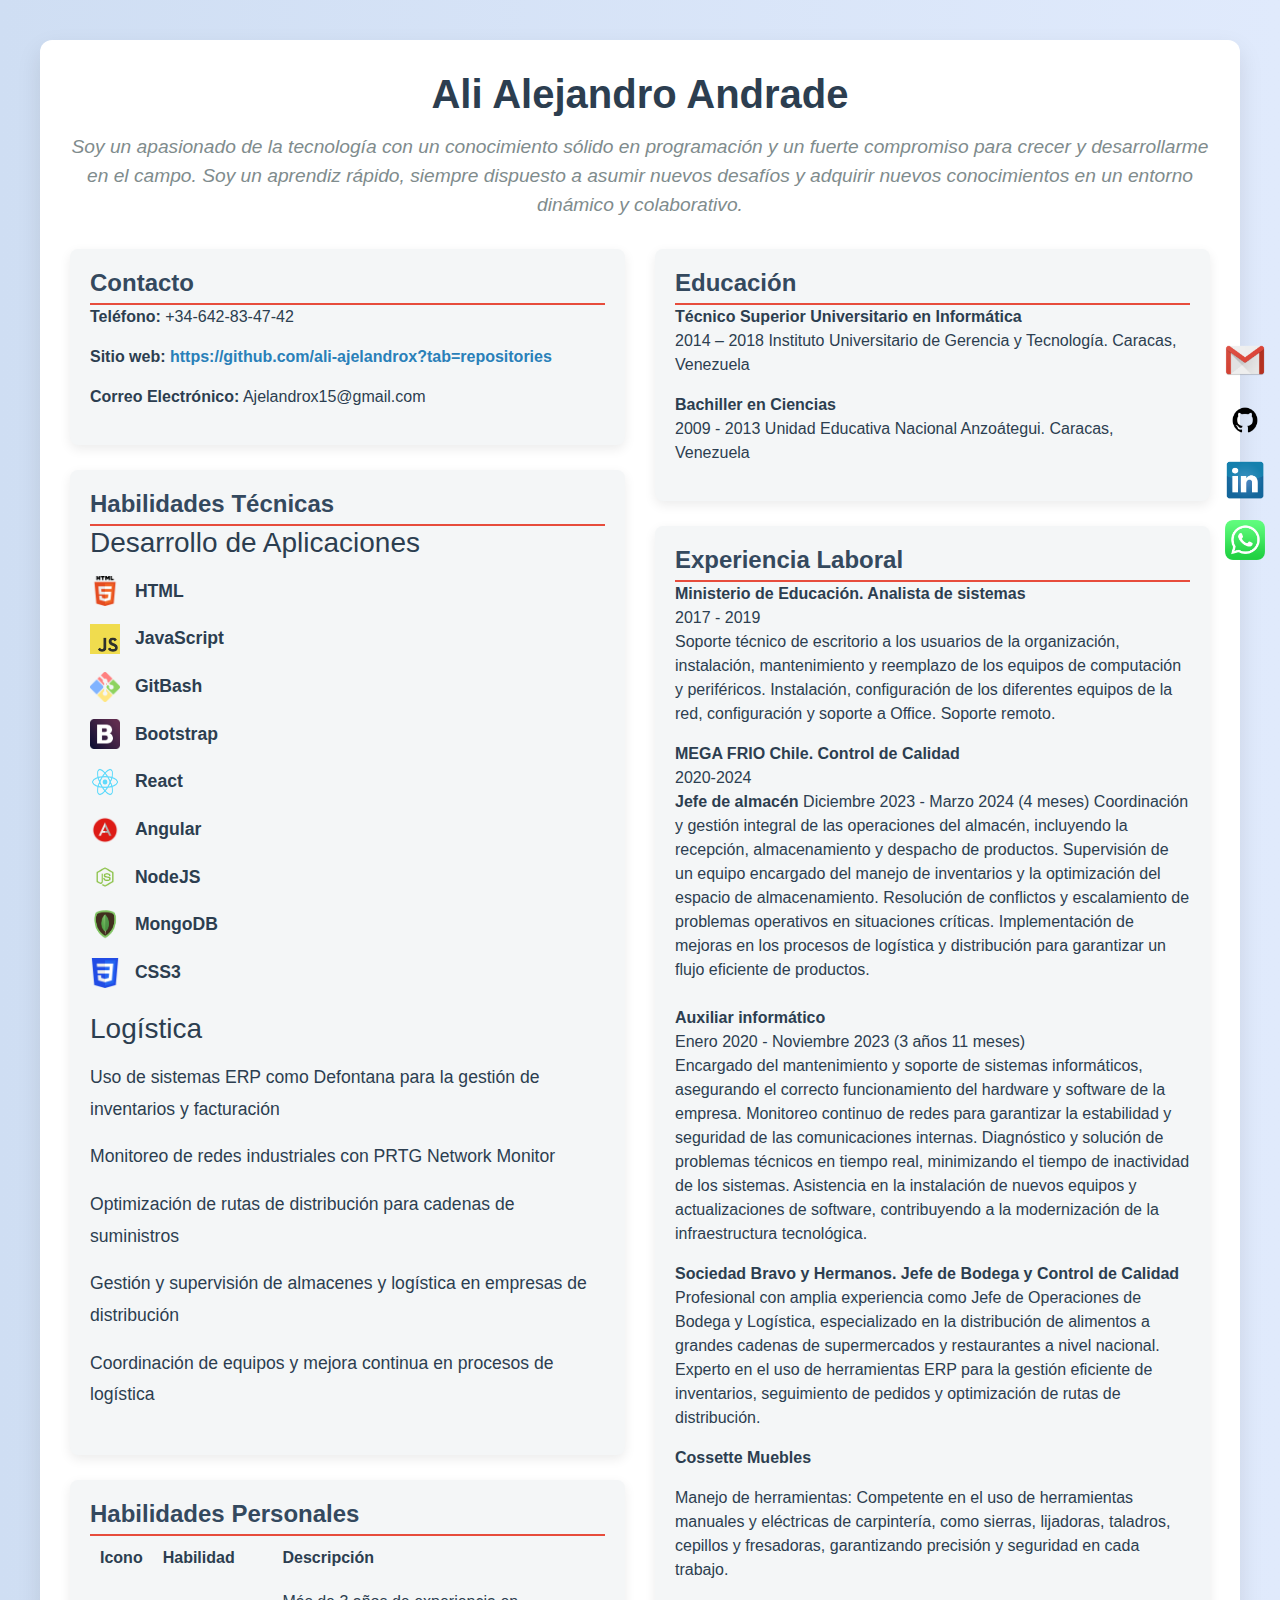
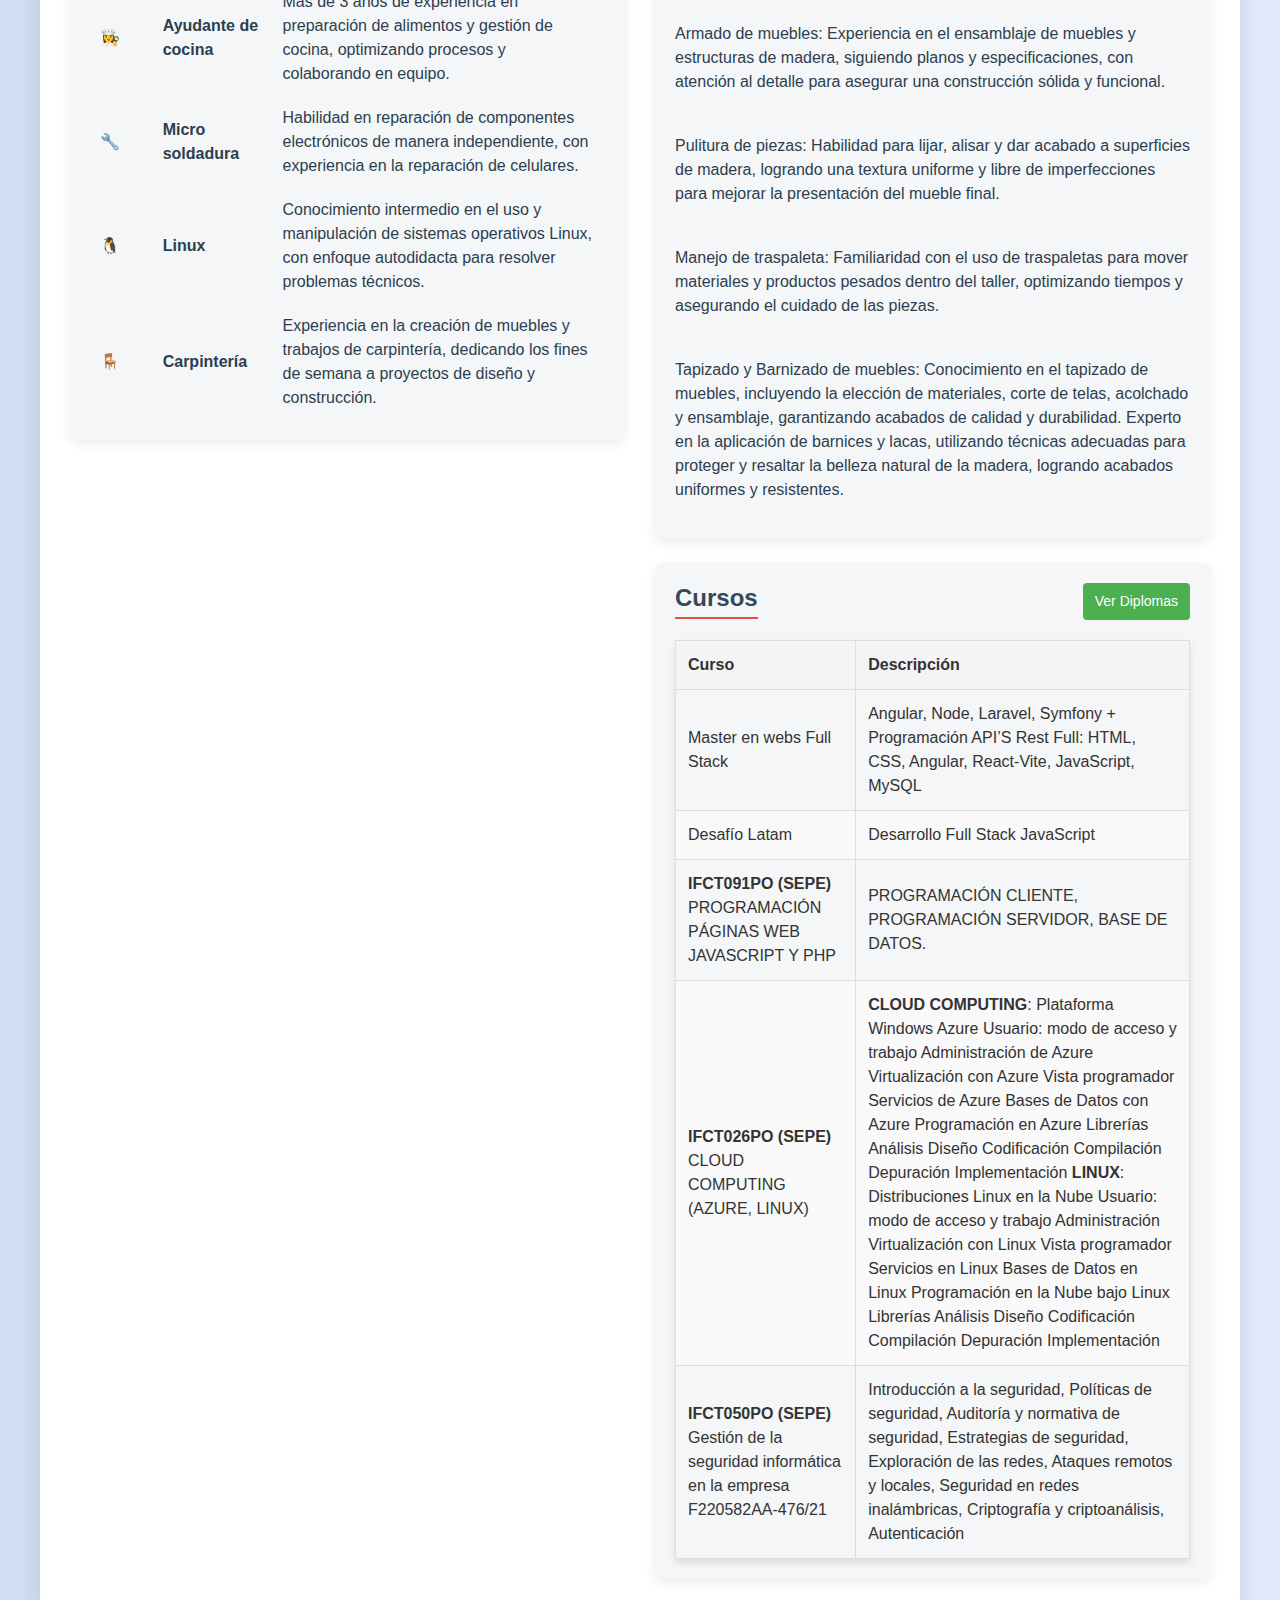
==== commit 773672a3: "actualizacion cv" ====
--- a/src/routes/cv.html
+++ b/src/routes/cv.html
@@ -33,17 +33,35 @@
                     <h2 class="section-title">Habilidades Técnicas</h2>
                     <h3>Desarrollo de Aplicaciones</h3>
                     <ul>
-                        <li><img src="/src/img/html5.png" alt=""> &nbsp; HTML</li>
-                        <li><img src="/src/img/JavaScript-logo.png" alt=""> &nbsp; JavaScript</li>
-                        <li><img src="/src/img/gitbash.png" alt=""> &nbsp; GitBash</li>
-                        <li><img src="/src/img/bootstrap-framework-logo-D45BDEC73C-seeklogo.com.png" alt="">&nbsp;
-                            Bootstrap</li>
-                        <li><img src="/src/img/react.png" alt="">&nbsp; React</li>
-                        <li><img src="/src/img/angular.png" alt="">&nbsp; Angular</li>
-                        <li><img src="/src/img/nodejs.png" alt="">&nbsp; NodeJS</li>
-                        <li><img src="/src/img/mongodb.png" alt="">&nbsp; MongoDB</li>
-                        <li><img src="/src/img/css.png" alt="">&nbsp; CSS3</li>
+                        <li>
+                            <img src="/src/img/html5.png" alt="HTML5 Logo"> &nbsp; <strong>HTML</strong>
+                        </li>
+                        <li>
+                            <img src="/src/img/JavaScript-logo.png" alt="JavaScript Logo"> &nbsp; <strong>JavaScript</strong>
+                        </li>
+                        <li>
+                            <img src="/src/img/gitbash.png" alt="GitBash Logo"> &nbsp; <strong>GitBash</strong>
+                        </li>
+                        <li>
+                            <img src="/src/img/bootstrap-framework-logo-D45BDEC73C-seeklogo.com.png" alt="Bootstrap Logo"> &nbsp; <strong>Bootstrap</strong>
+                        </li>
+                        <li>
+                            <img src="/src/img/react.png" alt="React Logo"> &nbsp; <strong>React</strong>
+                        </li>
+                        <li>
+                            <img src="/src/img/angular.png" alt="Angular Logo"> &nbsp; <strong>Angular</strong>
+                        </li>
+                        <li>
+                            <img src="/src/img/nodejs.png" alt="NodeJS Logo"> &nbsp; <strong>NodeJS</strong>
+                        </li>
+                        <li>
+                            <img src="/src/img/mongodb.png" alt="MongoDB Logo"> &nbsp; <strong>MongoDB</strong>
+                        </li>
+                        <li>
+                            <img src="/src/img/css.png" alt="CSS3 Logo"> &nbsp; <strong>CSS3</strong>
+                        </li>
                     </ul>
+                    
 
                     <h3>Logística</h3>
                     <ul>
@@ -145,6 +163,22 @@
                         en la distribución de alimentos a grandes cadenas de supermercados y restaurantes a nivel
                         nacional. Experto en el uso de herramientas ERP para la gestión eficiente de inventarios,
                         seguimiento de pedidos y optimización de rutas de distribución.</p>
+
+
+                    <p><strong>Cossette Muebles</strong><br>
+                       <p>Manejo de herramientas: Competente en el uso de herramientas manuales y eléctricas de carpintería, como sierras, lijadoras, taladros, cepillos y fresadoras, garantizando precisión y seguridad en cada trabajo.</p> <br>
+
+                        <p>Armado de muebles: Experiencia en el ensamblaje de muebles y estructuras de madera, siguiendo planos y especificaciones, con atención al detalle para asegurar una construcción sólida y funcional.</p> <br>
+                        
+                        <p>Pulitura de piezas: Habilidad para lijar, alisar y dar acabado a superficies de madera, logrando una textura uniforme y libre de imperfecciones para mejorar la presentación del mueble final.</p><br>
+                        
+                       <p> Manejo de traspaleta: Familiaridad con el uso de traspaletas para mover materiales y productos pesados dentro del taller, optimizando tiempos y asegurando el cuidado de las piezas.</p><br>
+                        
+                        Tapizado y  Barnizado de muebles: Conocimiento en el tapizado de muebles, incluyendo la elección de materiales, corte de telas, acolchado y ensamblaje, garantizando acabados de calidad y durabilidad.
+                        
+                        Experto en la aplicación de barnices y lacas, utilizando técnicas adecuadas para proteger y resaltar la belleza natural de la madera, logrando acabados uniformes y resistentes.
+                    
+                    </p>
                 </div>
 
                 <div class="courses">
@@ -212,6 +246,23 @@
                                     Implementación
                                 </td>
                             </tr>
+                            <tr>
+                                <td>
+                                    <strong>IFCT050PO (SEPE)</strong> Gestión de la seguridad informática en la empresa
+                                    F220582AA-476/21
+                                </td>
+                                <td>
+                                    Introducción a la seguridad,
+                                    Políticas de seguridad,
+                                    Auditoría y normativa de seguridad,
+                                    Estrategias de seguridad,
+                                    Exploración de las redes,
+                                    Ataques remotos y locales,
+                                    Seguridad en redes inalámbricas,
+                                    Criptografía y criptoanálisis,
+                                    Autenticación
+                                </td>
+                            </tr>
                         </tbody>
                     </table>
                 </div>
@@ -229,6 +280,8 @@
                             <img src="/src/PDF/react.png" alt="Diploma 4" onclick="openFile('/src/PDF/react.png')">
                             <img src="/src/PDF/diploma_ciber-seguridad.png" alt="Diploma 4"
                                 onclick="openFile('/src/PDF/diploma,cs.pdf')">
+                            <img src="/src/PDF/diploma_ciber-seguridad.png" alt="Diploma 6"
+                                onclick="openFile('/src/PDF/diploma-ciber.pdf')">
                             <img src="/src/PDF/diplomasepe1.png" alt="Diploma 5"
                                 onclick="openFile('/src/PDF/Diploma-ALI_ALEJANDRO_ANDRADE_GODOY.pdf')">
                             <!-- Añadir más imágenes aquí -->
